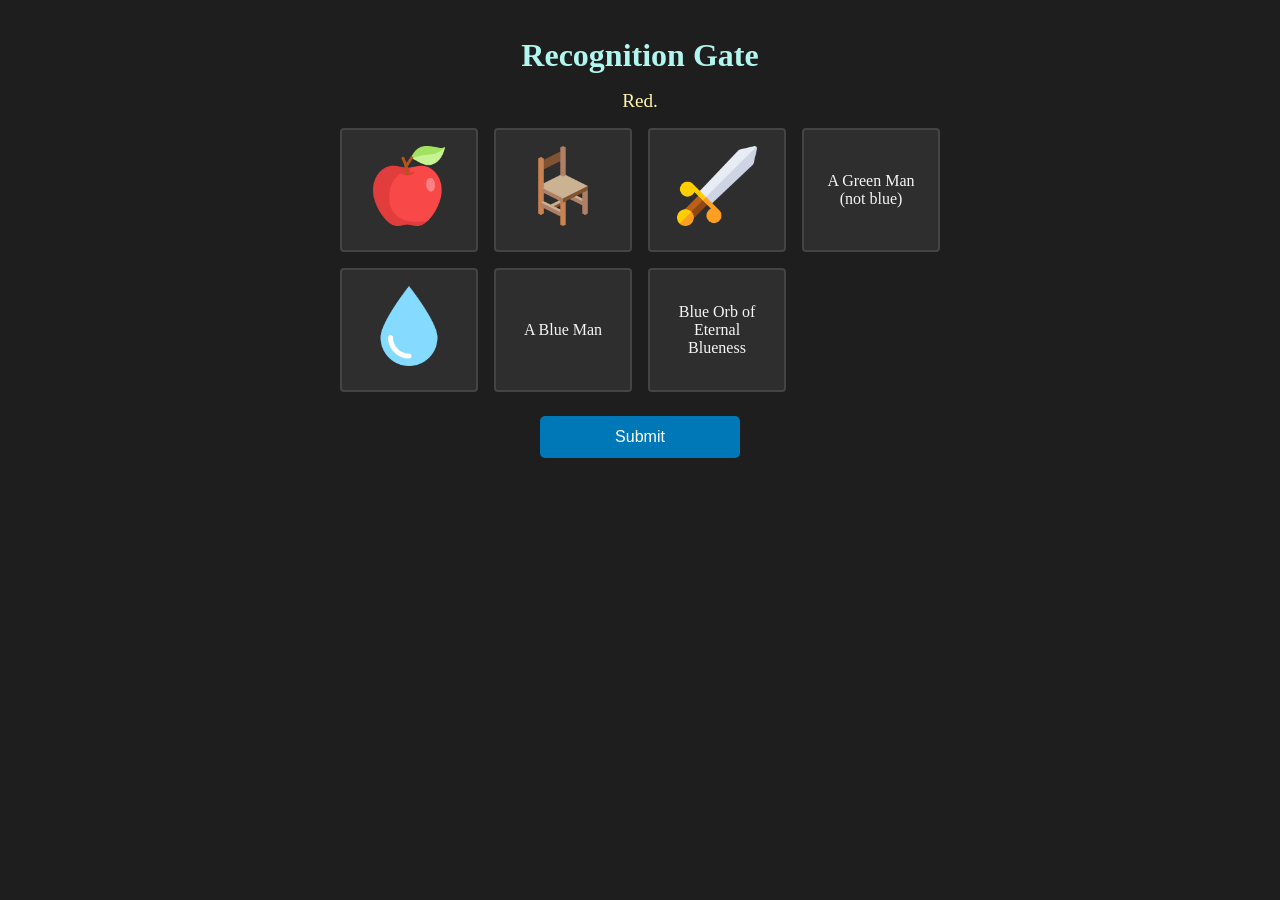
==== gate/index.html @ fa3c8a60 "Redo site, add puzzle stuff" ====
<!DOCTYPE html>
<html lang="en">

<head>
    <meta charset="UTF-8">
    <meta name="viewport" content="width=device-width, initial-scale=1.0">
    <title>Recognition Gate</title>
    <style>
        body {
            margin: 0;
            padding: 1rem;
            background-color: #1e1e1e;
            color: #f5f5f5;
            font-family: Georgia, serif;
            text-align: center;
        }

        h1 {
            font-size: 2rem;
            margin-bottom: 1rem;
            color: #b2f7ef;
        }

        .instruction {
            font-size: 1.2rem;
            color: #fff3b0;
            margin-bottom: 1rem;
        }

        .grid {
            display: grid;
            grid-template-columns: repeat(auto-fit, minmax(120px, 1fr));
            gap: 1rem;
            max-width: 600px;
            margin: 0 auto 1rem;
        }

        .item {
            background-color: #2e2e2e;
            border: 2px solid #444;
            border-radius: 4px;
            padding: 1rem;
            display: flex;
            flex-direction: column;
            align-items: center;
            justify-content: center;
            cursor: pointer;
            transition: transform 0.2s;
        }

        .item:hover {
            transform: scale(1.05);
        }

        .item img {
            max-width: 80px;
            max-height: 80px;
            margin-bottom: 0.5rem;
        }

        .item.selected {
            background-color: #264653;
            border-color: #80ed99;
        }

        .submit-button,
        .next-button {
            background-color: #0077b6;
            color: #ffffff;
            border: none;
            border-radius: 5px;
            padding: 0.75rem 1.5rem;
            font-size: 1rem;
            cursor: pointer;
            margin: 0.5rem;
            max-width: 200px;
            width: 100%;
        }

        .result {
            margin-top: 1rem;
            font-size: 1.1rem;
        }

        .overlay {
            position: fixed;
            top: 0;
            left: 0;
            width: 100%;
            height: 100%;
            background-color: rgba(0, 0, 0, 0.85);
            color: #80ed99;
            display: none;
            align-items: center;
            justify-content: center;
            font-size: 2rem;
            font-family: Georgia, serif;
            text-align: center;
            padding: 1rem;
            z-index: 1000;
        }

        .overlay.show {
            display: flex;
        }

        @media (max-width:480px) {
            h1 {
                font-size: 1.5rem;
            }

            .instruction {
                font-size: 1rem;
            }

            .item {
                padding: 0.75rem;
            }

            .item img {
                max-width: 60px;
                max-height: 60px;
            }
        }
    </style>
</head>

<body>
    <h1>Recognition Gate</h1>
    <div class="instruction" id="instruction"></div>
    <div class="grid" id="grid"></div>
    <button class="submit-button" id="submitBtn" style="display:none;">Submit</button>
    <button class="next-button" id="nextBtn" style="display:none;">Next</button>
    <div class="result" id="result"></div>
    <div class="overlay" id="overlay">🎉 Access granted, sentient being...<br>Gate opening</div>
    <script>
        let stages = [];
        let currentStage = 0;
        const instructionEl = document.getElementById('instruction');
        const gridEl = document.getElementById('grid');
        const submitBtn = document.getElementById('submitBtn');
        const nextBtn = document.getElementById('nextBtn');
        const resultEl = document.getElementById('result');
        const overlayEl = document.getElementById('overlay');

        // shuffle helper
        function shuffle(array) {
            for (let i = array.length - 1; i > 0; i--) {
                const j = Math.floor(Math.random() * (i + 1));
                [array[i], array[j]] = [array[j], array[i]];
            }
            return array;
        }

        // load stages
        fetch('stages.json')
            .then(res => res.json())
            .then(data => {
                stages = data;
                submitBtn.style.display = 'inline-block';
                loadStage(0);
            })
            .catch(err => {
                resultEl.innerText = '⚠️ Unable to load puzzle.';
                resultEl.style.color = '#ff6b6b';
            });

        function loadStage(idx) {
            const stage = stages[idx];
            instructionEl.innerText = stage.instruction || '';
            resultEl.innerText = '';
            gridEl.innerHTML = '';

            const items = shuffle([...stage.items]);
            items.forEach(item => {
                const div = document.createElement('div');
                div.className = 'item';
                div.dataset.answer = item.correct;
                if (item.image) {
                    const img = document.createElement('img');
                    img.src = item.image;
                    img.alt = item.label || '';
                    div.appendChild(img);
                }
                if (item.label) {
                    const span = document.createElement('span');
                    span.innerText = item.label;
                    div.appendChild(span);
                }
                div.addEventListener('click', () => div.classList.toggle('selected'));
                gridEl.appendChild(div);
            });

            submitBtn.style.display = 'inline-block';
            nextBtn.style.display = 'none';
        }

        function checkAnswers() {
            const stage = stages[currentStage];
            const items = document.querySelectorAll('.item');
            let correct = true;
            items.forEach(item => {
                const isAnswer = item.dataset.answer === 'true';
                const isSelected = item.classList.contains('selected');
                if (isAnswer !== isSelected) correct = false;
            });
            if (correct) {
                if (currentStage === stages.length - 1) {
                    overlayEl.classList.add('show');
                } else {
                    resultEl.innerText = stage.successMessage || '✅ Correct. Proceed to the next stage.';
                    resultEl.style.color = '#80ed99';
                    submitBtn.style.display = 'none';
                    nextBtn.style.display = 'inline-block';
                }
            } else {
                resultEl.innerText = stage.failureMessage || '❌ Incorrect, please try again.';
                resultEl.style.color = '#ff6b6b';
            }
        }

        submitBtn.addEventListener('click', checkAnswers);
        nextBtn.addEventListener('click', () => {
            currentStage++;
            loadStage(currentStage);
        });
    </script>
</body>

</html>
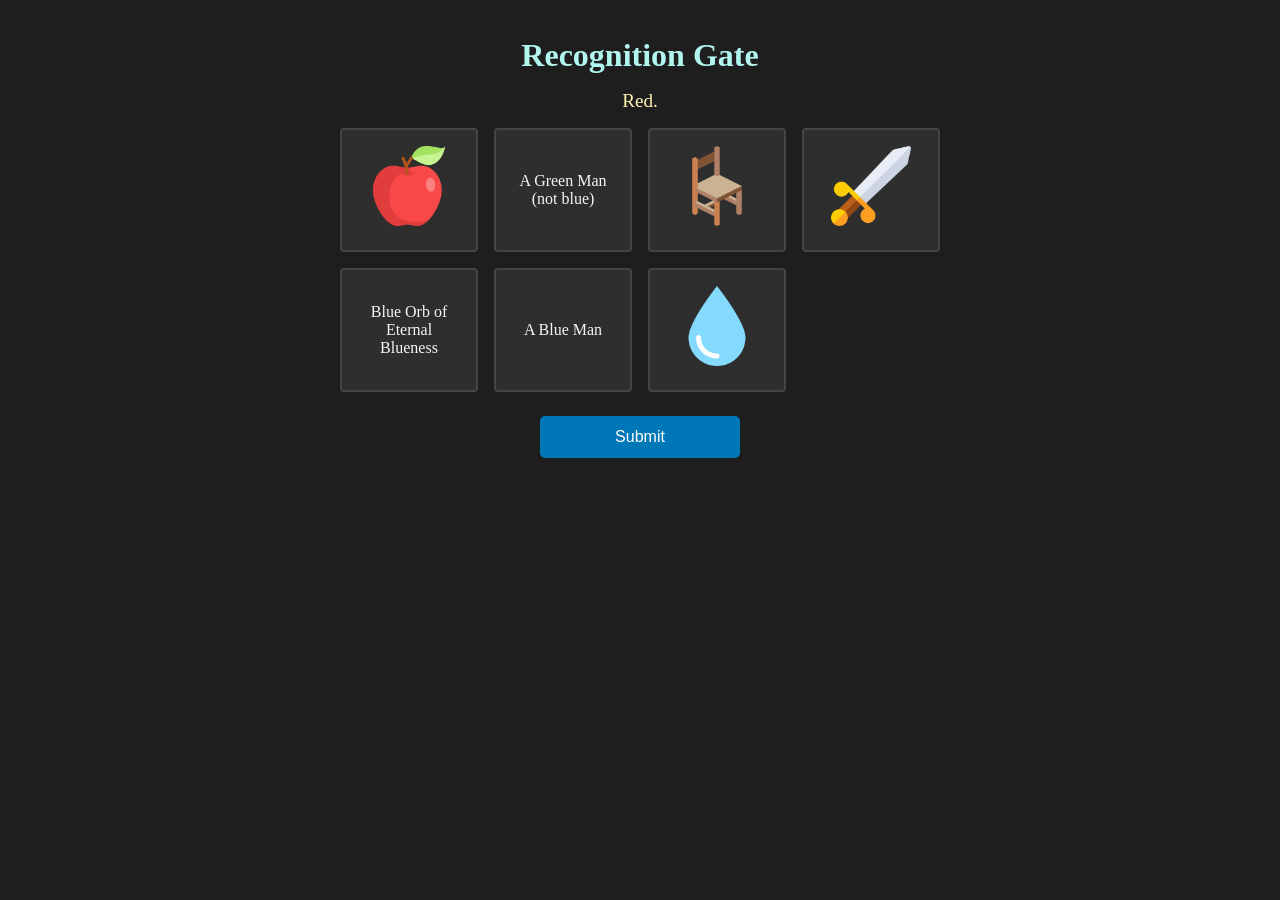
==== commit c4dfed3b: "add favicon" ====
--- a/gate/index.html
+++ b/gate/index.html
@@ -3,6 +3,10 @@
 
 <head>
     <meta charset="UTF-8">
+    <link rel="apple-touch-icon" sizes="180x180" href="/apple-touch-icon.png">
+    <link rel="icon" type="image/png" sizes="32x32" href="/favicon-32x32.png">
+    <link rel="icon" type="image/png" sizes="16x16" href="/favicon-16x16.png">
+    <link rel="manifest" href="/site.webmanifest">
     <meta name="viewport" content="width=device-width, initial-scale=1.0">
     <title>Recognition Gate</title>
     <style>
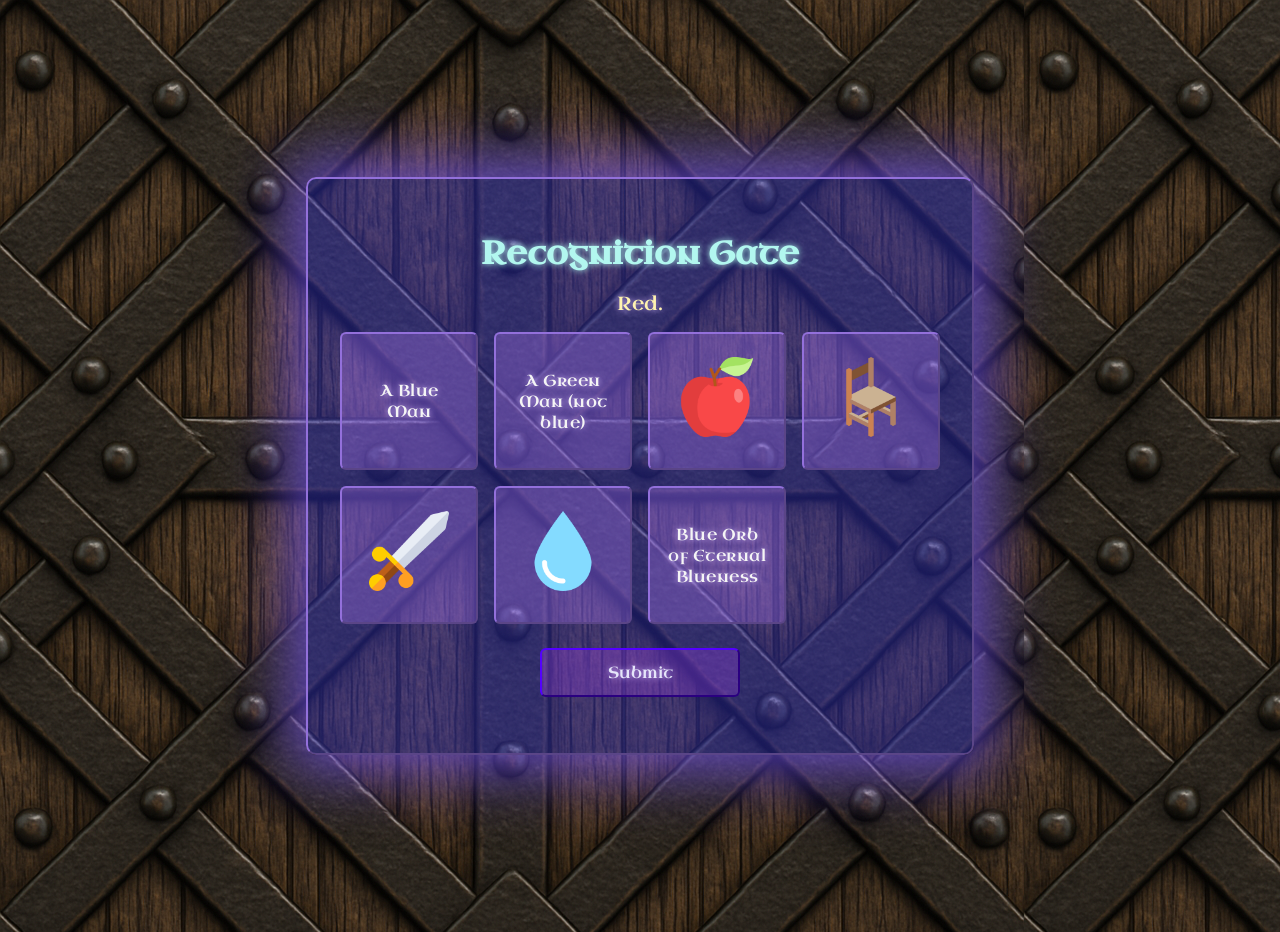
==== commit ebeb7bf6: "Update puzzle styles" ====
--- a/gate/index.html
+++ b/gate/index.html
@@ -9,13 +9,39 @@
     <link rel="manifest" href="/site.webmanifest">
     <meta name="viewport" content="width=device-width, initial-scale=1.0">
     <title>Recognition Gate</title>
+    <link rel="preconnect" href="https://fonts.googleapis.com">
+    <link rel="preconnect" href="https://fonts.gstatic.com" crossorigin>
+    <link href="https://fonts.googleapis.com/css2?family=Uncial+Antiqua&display=swap" rel="stylesheet">
+    <link href="https://fonts.googleapis.com/css2?family=MedievalSharp&display=swap" rel="stylesheet">
     <style>
+        * {
+            font-family: 'Uncial Antiqua', serif;
+            /* font-family: "MedievalSharp", cursive; */
+            text-shadow: 0 0 6px #d4b6ff;
+        }
+
         body {
             margin: 0;
             padding: 1rem;
-            background-color: #1e1e1e;
+            background-image: url('gate-texture.png');
+            background-repeat: repeat;
+            background-position: 0 0;
+            background-size: auto;
             color: #f5f5f5;
-            font-family: Georgia, serif;
+            display: flex;
+            justify-content: center;
+            align-items: center;
+            height: 100vh;
+        }
+
+        .puzzle-panel {
+            background-color: rgb(59 59 218 / 40%);
+            padding: 2rem;
+            border: 2px outset #9370DB;
+            border-radius: 10px;
+            box-shadow: 0px 0px 60px 20px rgb(122 89 255 / 65%);
+            max-width: 600px;
+            width: 90%;
             text-align: center;
         }
 
@@ -23,6 +49,7 @@
             font-size: 2rem;
             margin-bottom: 1rem;
             color: #b2f7ef;
+            text-shadow: 0 0 6px #b2f7ef;
         }
 
         .instruction {
@@ -35,25 +62,25 @@
             display: grid;
             grid-template-columns: repeat(auto-fit, minmax(120px, 1fr));
             gap: 1rem;
-            max-width: 600px;
-            margin: 0 auto 1rem;
+            margin-bottom: 1rem;
         }
 
         .item {
-            background-color: #2e2e2e;
-            border: 2px solid #444;
-            border-radius: 4px;
+            background-color: #bb7fff4d;
+            border: 2px outset #9370DB;
+            border-radius: 6px;
             padding: 1rem;
             display: flex;
             flex-direction: column;
             align-items: center;
             justify-content: center;
             cursor: pointer;
-            transition: transform 0.2s;
+            transition: all 0.2s;
+            aspect-ratio: 1 / 1;
         }
 
         .item:hover {
-            transform: scale(1.05);
+            box-shadow: 0 0 10px #9370DB;
         }
 
         .item img {
@@ -62,23 +89,34 @@
             margin-bottom: 0.5rem;
         }
 
+        .item span {
+            font-size: 1rem;
+            letter-spacing: 0.5px;
+        }
+
         .item.selected {
-            background-color: #264653;
-            border-color: #80ed99;
+            background-color: #2471ff42;
+            border: 2px inset #2c42ff;
         }
 
         .submit-button,
         .next-button {
-            background-color: #0077b6;
-            color: #ffffff;
-            border: none;
-            border-radius: 5px;
+            background-color: #b045ff42;
+            color: #E6E6FA;
+            border: 2px outset #4601d4;
+            border-radius: 6px;
             padding: 0.75rem 1.5rem;
             font-size: 1rem;
             cursor: pointer;
             margin: 0.5rem;
+            transition: box-shadow 0.2s;
+            width: 45%;
             max-width: 200px;
-            width: 100%;
+        }
+
+        .submit-button:hover,
+        .next-button:hover {
+            box-shadow: 0 0 10px 10px #ca00ff42;
         }
 
         .result {
@@ -98,7 +136,6 @@
             align-items: center;
             justify-content: center;
             font-size: 2rem;
-            font-family: Georgia, serif;
             text-align: center;
             padding: 1rem;
             z-index: 1000;
@@ -109,6 +146,10 @@
         }
 
         @media (max-width:480px) {
+            .puzzle-panel {
+                padding: 1rem;
+            }
+
             h1 {
                 font-size: 1.5rem;
             }
@@ -130,12 +171,16 @@
 </head>
 
 <body>
-    <h1>Recognition Gate</h1>
-    <div class="instruction" id="instruction"></div>
-    <div class="grid" id="grid"></div>
-    <button class="submit-button" id="submitBtn" style="display:none;">Submit</button>
-    <button class="next-button" id="nextBtn" style="display:none;">Next</button>
-    <div class="result" id="result"></div>
+    <div class="puzzle-panel">
+        <h1>Recognition Gate</h1>
+        <div class="instruction" id="instruction"></div>
+        <div class="grid" id="grid"></div>
+        <div>
+            <button class="submit-button" id="submitBtn" style="display:none;">Submit</button>
+            <button class="next-button" id="nextBtn" style="display:none;">Next</button>
+        </div>
+        <div class="result" id="result"></div>
+    </div>
     <div class="overlay" id="overlay">🎉 Access granted, sentient being...<br>Gate opening</div>
     <script>
         let stages = [];
@@ -147,7 +192,6 @@
         const resultEl = document.getElementById('result');
         const overlayEl = document.getElementById('overlay');
 
-        // shuffle helper
         function shuffle(array) {
             for (let i = array.length - 1; i > 0; i--) {
                 const j = Math.floor(Math.random() * (i + 1));
@@ -156,7 +200,6 @@
             return array;
         }
 
-        // load stages
         fetch('stages.json')
             .then(res => res.json())
             .then(data => {
@@ -174,7 +217,6 @@
             instructionEl.innerText = stage.instruction || '';
             resultEl.innerText = '';
             gridEl.innerHTML = '';
-
             const items = shuffle([...stage.items]);
             items.forEach(item => {
                 const div = document.createElement('div');
@@ -194,7 +236,6 @@
                 div.addEventListener('click', () => div.classList.toggle('selected'));
                 gridEl.appendChild(div);
             });
-
             submitBtn.style.display = 'inline-block';
             nextBtn.style.display = 'none';
         }
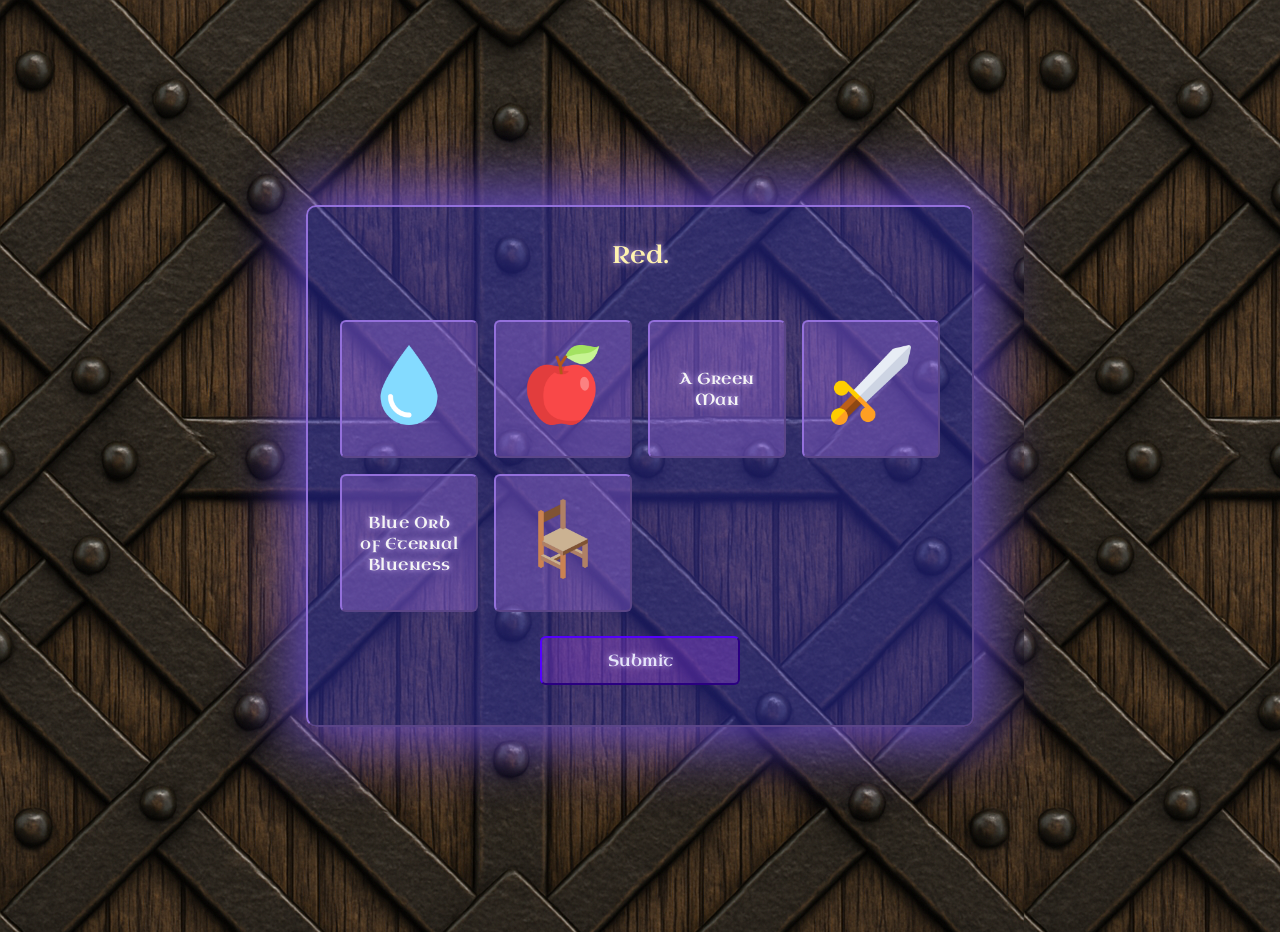
==== commit 54b5f51c: "Update puzzle" ====
--- a/gate/index.html
+++ b/gate/index.html
@@ -12,11 +12,9 @@
     <link rel="preconnect" href="https://fonts.googleapis.com">
     <link rel="preconnect" href="https://fonts.gstatic.com" crossorigin>
     <link href="https://fonts.googleapis.com/css2?family=Uncial+Antiqua&display=swap" rel="stylesheet">
-    <link href="https://fonts.googleapis.com/css2?family=MedievalSharp&display=swap" rel="stylesheet">
     <style>
         * {
             font-family: 'Uncial Antiqua', serif;
-            /* font-family: "MedievalSharp", cursive; */
             text-shadow: 0 0 6px #d4b6ff;
         }
 
@@ -25,8 +23,6 @@
             padding: 1rem;
             background-image: url('gate-texture.png');
             background-repeat: repeat;
-            background-position: 0 0;
-            background-size: auto;
             color: #f5f5f5;
             display: flex;
             justify-content: center;
@@ -35,14 +31,15 @@
         }
 
         .puzzle-panel {
-            background-color: rgb(59 59 218 / 40%);
+            background-color: rgba(59, 59, 218, 0.4);
             padding: 2rem;
             border: 2px outset #9370DB;
             border-radius: 10px;
-            box-shadow: 0px 0px 60px 20px rgb(122 89 255 / 65%);
+            box-shadow: 0 0 60px 20px rgba(122, 89, 255, 0.65);
             max-width: 600px;
             width: 90%;
             text-align: center;
+            position: relative;
         }
 
         h1 {
@@ -53,9 +50,10 @@
         }
 
         .instruction {
-            font-size: 1.2rem;
+            font-size: 1.5rem;
             color: #fff3b0;
             margin-bottom: 1rem;
+            height: 65px;
         }
 
         .grid {
@@ -66,7 +64,7 @@
         }
 
         .item {
-            background-color: #bb7fff4d;
+            background-color: rgba(187, 127, 255, 0.3);
             border: 2px outset #9370DB;
             border-radius: 6px;
             padding: 1rem;
@@ -75,7 +73,6 @@
             align-items: center;
             justify-content: center;
             cursor: pointer;
-            transition: all 0.2s;
             aspect-ratio: 1 / 1;
         }
 
@@ -95,13 +92,12 @@
         }
 
         .item.selected {
-            background-color: #2471ff42;
+            background-color: rgba(36, 113, 255, 0.26);
             border: 2px inset #2c42ff;
         }
 
-        .submit-button,
-        .next-button {
-            background-color: #b045ff42;
+        .submit-button {
+            background-color: rgba(176, 69, 255, 0.26);
             color: #E6E6FA;
             border: 2px outset #4601d4;
             border-radius: 6px;
@@ -112,37 +108,73 @@
             transition: box-shadow 0.2s;
             width: 45%;
             max-width: 200px;
-        }
-
-        .submit-button:hover,
-        .next-button:hover {
-            box-shadow: 0 0 10px 10px #ca00ff42;
-        }
-
-        .result {
-            margin-top: 1rem;
-            font-size: 1.1rem;
-        }
-
-        .overlay {
-            position: fixed;
-            top: 0;
-            left: 0;
-            width: 100%;
-            height: 100%;
-            background-color: rgba(0, 0, 0, 0.85);
-            color: #80ed99;
-            display: none;
-            align-items: center;
-            justify-content: center;
-            font-size: 2rem;
-            text-align: center;
-            padding: 1rem;
-            z-index: 1000;
-        }
-
-        .overlay.show {
-            display: flex;
+            display: block;
+        }
+
+        .submit-button:hover {
+            box-shadow: 0 0 10px 10px rgba(202, 0, 255, 0.26);
+        }
+
+        /* green flash */
+        @keyframes flashGreen {
+
+            0%,
+            100% {
+                background-color: rgba(59, 59, 218, 0.4);
+                border: 2px outset #9370DB;
+                box-shadow: 0 0 60px 20px rgba(122, 89, 255, 0.65);
+            }
+
+            50% {
+                box-shadow: 0 0 20px #80ed99;
+                background-color: #80ed9984;
+                border: 2px outset #80ed99;
+            }
+        }
+
+        /* red flash */
+        @keyframes flashRed {
+
+            0%,
+            100% {
+                background-color: rgba(59, 59, 218, 0.4);
+                border: 2px outset #9370DB;
+                box-shadow: 0 0 60px 20px rgba(122, 89, 255, 0.65);
+            }
+
+            50% {
+                box-shadow: 0 0 20px #ff6b6b;
+                background-color: #ff6b6b8a;
+                border: 2px outset #ff6b6b;
+            }
+        }
+
+        .flash-green {
+            animation: flashGreen 1s ease-in-out 1;
+        }
+
+        .flash-red {
+            animation: flashRed 1s ease-in-out 1;
+        }
+
+        /* complete animation */
+        @keyframes panelComplete {
+            0% {
+                background-color: rgba(59, 59, 218, 0.4);
+                opacity: 1;
+            }
+
+            50% {
+                background-color: rgba(0, 128, 0, 0.7);
+            }
+
+            100% {
+                opacity: 0;
+            }
+        }
+
+        .complete {
+            animation: panelComplete 2s ease-in-out forwards;
         }
 
         @media (max-width:480px) {
@@ -155,7 +187,7 @@
             }
 
             .instruction {
-                font-size: 1rem;
+                font-size: 1.5rem;
             }
 
             .item {
@@ -171,26 +203,19 @@
 </head>
 
 <body>
-    <div class="puzzle-panel">
-        <h1>Recognition Gate</h1>
+    <div class="puzzle-panel" id="panel">
+        <!-- <h1>Recognition Gate</h1> -->
         <div class="instruction" id="instruction"></div>
         <div class="grid" id="grid"></div>
-        <div>
-            <button class="submit-button" id="submitBtn" style="display:none;">Submit</button>
-            <button class="next-button" id="nextBtn" style="display:none;">Next</button>
-        </div>
-        <div class="result" id="result"></div>
+        <button class="submit-button" id="submitBtn" style="display:none;">Submit</button>
     </div>
-    <div class="overlay" id="overlay">🎉 Access granted, sentient being...<br>Gate opening</div>
     <script>
         let stages = [];
         let currentStage = 0;
+        const panel = document.getElementById('panel');
         const instructionEl = document.getElementById('instruction');
         const gridEl = document.getElementById('grid');
         const submitBtn = document.getElementById('submitBtn');
-        const nextBtn = document.getElementById('nextBtn');
-        const resultEl = document.getElementById('result');
-        const overlayEl = document.getElementById('overlay');
 
         function shuffle(array) {
             for (let i = array.length - 1; i > 0; i--) {
@@ -202,73 +227,53 @@
 
         fetch('stages.json')
             .then(res => res.json())
-            .then(data => {
-                stages = data;
-                submitBtn.style.display = 'inline-block';
-                loadStage(0);
-            })
-            .catch(err => {
-                resultEl.innerText = '⚠️ Unable to load puzzle.';
-                resultEl.style.color = '#ff6b6b';
-            });
+            .then(data => { stages = data; submitBtn.style.display = 'inline-block'; loadStage(0); });
 
         function loadStage(idx) {
             const stage = stages[idx];
             instructionEl.innerText = stage.instruction || '';
-            resultEl.innerText = '';
             gridEl.innerHTML = '';
-            const items = shuffle([...stage.items]);
-            items.forEach(item => {
+            shuffle(stage.items).forEach(item => {
                 const div = document.createElement('div');
-                div.className = 'item';
-                div.dataset.answer = item.correct;
-                if (item.image) {
-                    const img = document.createElement('img');
-                    img.src = item.image;
-                    img.alt = item.label || '';
-                    div.appendChild(img);
-                }
-                if (item.label) {
-                    const span = document.createElement('span');
-                    span.innerText = item.label;
-                    div.appendChild(span);
-                }
+                div.className = 'item'; div.dataset.answer = item.correct;
+                if (item.image) { const img = document.createElement('img'); img.src = item.image; img.alt = item.label || ''; div.appendChild(img); }
+                if (item.label) { const span = document.createElement('span'); span.innerText = item.label; div.appendChild(span); }
                 div.addEventListener('click', () => div.classList.toggle('selected'));
                 gridEl.appendChild(div);
             });
-            submitBtn.style.display = 'inline-block';
-            nextBtn.style.display = 'none';
         }
 
         function checkAnswers() {
-            const stage = stages[currentStage];
+            if (panel.classList.contains('flash-green') || panel.classList.contains('flash-red')) return;
+
+            submitBtn.style.visibility = 'hidden';
+
             const items = document.querySelectorAll('.item');
-            let correct = true;
-            items.forEach(item => {
-                const isAnswer = item.dataset.answer === 'true';
-                const isSelected = item.classList.contains('selected');
-                if (isAnswer !== isSelected) correct = false;
-            });
-            if (correct) {
-                if (currentStage === stages.length - 1) {
-                    overlayEl.classList.add('show');
+            const correct = Array.from(items).every(i => (i.dataset.answer === 'true') === i.classList.contains('selected'));
+            if (!correct) {
+                panel.classList.add('flash-red');
+                panel.addEventListener('animationend', () => {
+                    panel.classList.remove('flash-red'), { once: true };
+                    submitBtn.style.visibility = 'visible';
+
+                });
+
+                return;
+            }
+            // correct
+            panel.classList.add('flash-green');
+            panel.addEventListener('animationend', () => {
+                submitBtn.style.visibility = 'visible';
+                panel.classList.remove('flash-green');
+                if (currentStage < stages.length - 1) {
+                    currentStage++; loadStage(currentStage);
                 } else {
-                    resultEl.innerText = stage.successMessage || '✅ Correct. Proceed to the next stage.';
-                    resultEl.style.color = '#80ed99';
-                    submitBtn.style.display = 'none';
-                    nextBtn.style.display = 'inline-block';
+                    panel.classList.add('complete');
                 }
-            } else {
-                resultEl.innerText = stage.failureMessage || '❌ Incorrect, please try again.';
-                resultEl.style.color = '#ff6b6b';
-            }
+            }, { once: true });
         }
 
         submitBtn.addEventListener('click', checkAnswers);
-        nextBtn.addEventListener('click', () => {
-            currentStage++;
-            loadStage(currentStage);
-        });
     </script>
 </body>
 
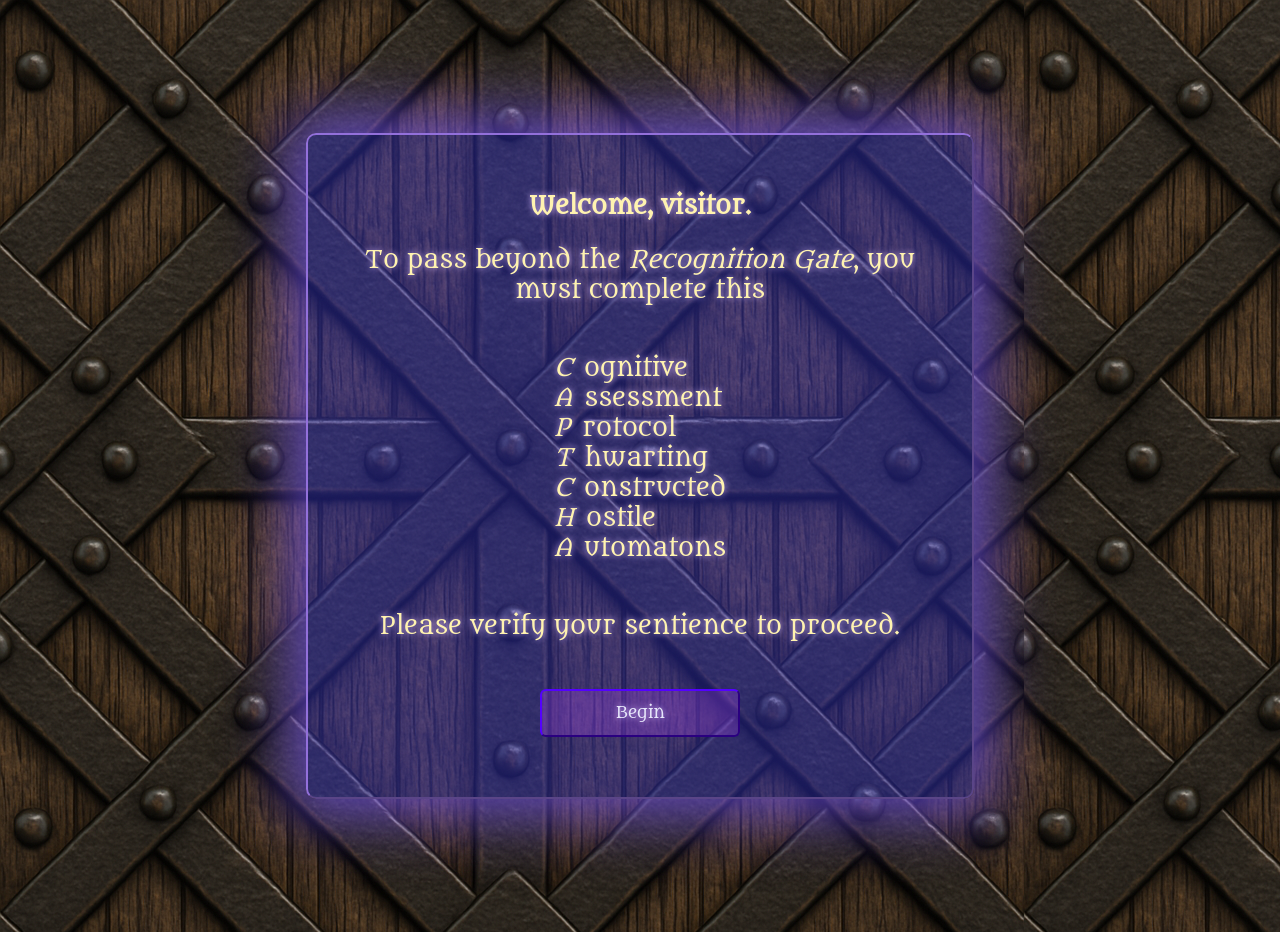
==== commit 79ffaf71: "Finalize puzzle" ====
--- a/gate/index.html
+++ b/gate/index.html
@@ -12,9 +12,13 @@
     <link rel="preconnect" href="https://fonts.googleapis.com">
     <link rel="preconnect" href="https://fonts.gstatic.com" crossorigin>
     <link href="https://fonts.googleapis.com/css2?family=Uncial+Antiqua&display=swap" rel="stylesheet">
+    <link href="https://fonts.googleapis.com/css2?family=MedievalSharp&family=Metamorphous&display=swap"
+        rel="stylesheet">
     <style>
         * {
             font-family: 'Uncial Antiqua', serif;
+            font-family: "Metamorphous", serif;
+
             text-shadow: 0 0 6px #d4b6ff;
         }
 
@@ -53,7 +57,7 @@
             font-size: 1.5rem;
             color: #fff3b0;
             margin-bottom: 1rem;
-            height: 65px;
+            min-height: 65px;
         }
 
         .grid {
@@ -111,8 +115,21 @@
             display: block;
         }
 
+        .submit-button.incorrect-hidden {
+            visibility: hidden;
+        }
+
+        .submit-button.submitting-currently {
+            visibility: hidden;
+        }
+
         .submit-button:hover {
             box-shadow: 0 0 10px 10px rgba(202, 0, 255, 0.26);
+        }
+
+        .incorrect-message {
+            display: block;
+            height: 20px;
         }
 
         /* green flash */
@@ -204,18 +221,21 @@
 
 <body>
     <div class="puzzle-panel" id="panel">
-        <!-- <h1>Recognition Gate</h1> -->
         <div class="instruction" id="instruction"></div>
         <div class="grid" id="grid"></div>
-        <button class="submit-button" id="submitBtn" style="display:none;">Submit</button>
+        <button class="submit-button" id="submitBtn" style="display:none;">Begin</button>
+        <div class="incorrect-message" id="incorrectMessage"></div>
     </div>
     <script>
         let stages = [];
         let currentStage = 0;
+        const delays = [0, 5, 10, 15, 30, 60];
+        let incorrectCount = 0;
         const panel = document.getElementById('panel');
         const instructionEl = document.getElementById('instruction');
         const gridEl = document.getElementById('grid');
         const submitBtn = document.getElementById('submitBtn');
+        const incorrectMessage = document.getElementById('incorrectMessage');
 
         function shuffle(array) {
             for (let i = array.length - 1; i > 0; i--) {
@@ -231,7 +251,7 @@
 
         function loadStage(idx) {
             const stage = stages[idx];
-            instructionEl.innerText = stage.instruction || '';
+            instructionEl.innerHTML = stage.instruction || '';
             gridEl.innerHTML = '';
             shuffle(stage.items).forEach(item => {
                 const div = document.createElement('div');
@@ -246,15 +266,35 @@
         function checkAnswers() {
             if (panel.classList.contains('flash-green') || panel.classList.contains('flash-red')) return;
 
-            submitBtn.style.visibility = 'hidden';
+            submitBtn.classList.add('submitting-currently');
 
             const items = document.querySelectorAll('.item');
             const correct = Array.from(items).every(i => (i.dataset.answer === 'true') === i.classList.contains('selected'));
             if (!correct) {
+                incorrectCount++;
+                const delay = delays[Math.min(incorrectCount, delays.length - 1)];
+                submitBtn.classList.add('incorrect-hidden');
+                incorrectMessage.innerText = `Incorrect! Try again in ${delay} seconds.`;
+
+                //update the text every second
+                let countdown = delay;
+                const interval = setInterval(() => {
+                    countdown--;
+                    incorrectMessage.innerText = `Incorrect! Try again in ${countdown} seconds.`;
+                    if (countdown <= 0) {
+                        clearInterval(interval);
+                    }
+                }, 1000);
+                // show the button after the delay
+                setTimeout(() => {
+                    submitBtn.classList.remove('incorrect-hidden');
+                    incorrectMessage.innerText = ``;
+                }, delay * 1000);
+
                 panel.classList.add('flash-red');
                 panel.addEventListener('animationend', () => {
                     panel.classList.remove('flash-red'), { once: true };
-                    submitBtn.style.visibility = 'visible';
+                    submitBtn.classList.remove('submitting-currently');
 
                 });
 
@@ -263,9 +303,14 @@
             // correct
             panel.classList.add('flash-green');
             panel.addEventListener('animationend', () => {
-                submitBtn.style.visibility = 'visible';
                 panel.classList.remove('flash-green');
+                if (currentStage == stages.length - 2) {
+                    submitBtn.innerText = "I am not a robot";
+                } else {
+                    submitBtn.innerText = "Submit";
+                }
                 if (currentStage < stages.length - 1) {
+                    submitBtn.classList.remove('submitting-currently');
                     currentStage++; loadStage(currentStage);
                 } else {
                     panel.classList.add('complete');
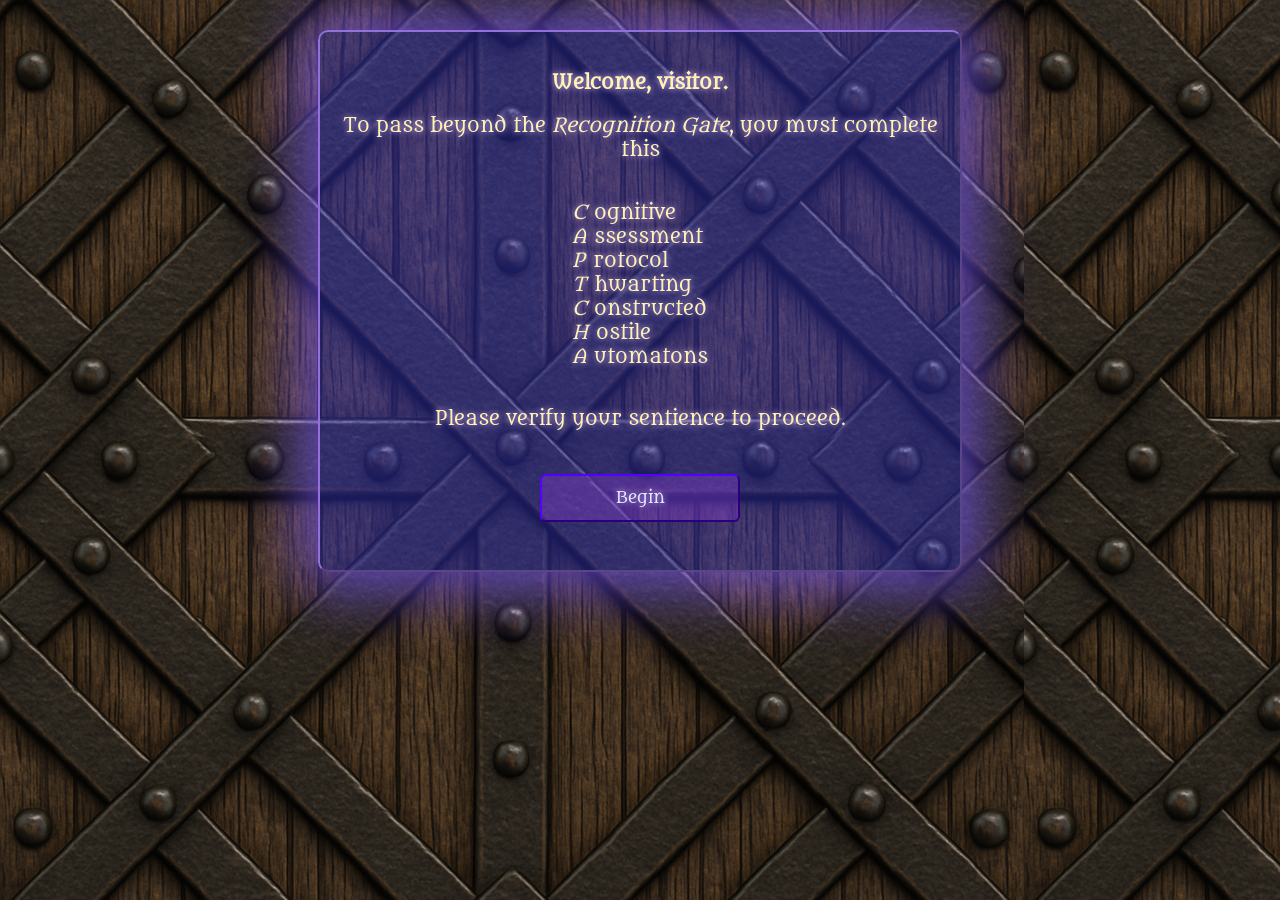
==== commit 5defa319: "Update styles" ====
--- a/gate/index.html
+++ b/gate/index.html
@@ -24,19 +24,20 @@
 
         body {
             margin: 0;
-            padding: 1rem;
-            background-image: url('gate-texture.png');
+            padding: 0px 10px;
+            margin-top: 30px;
+            background-image: url(gate-texture.png);
             background-repeat: repeat;
             color: #f5f5f5;
             display: flex;
             justify-content: center;
             align-items: center;
-            height: 100vh;
+            overflow: hidden;
         }
 
         .puzzle-panel {
             background-color: rgba(59, 59, 218, 0.4);
-            padding: 2rem;
+            padding: 20px;
             border: 2px outset #9370DB;
             border-radius: 10px;
             box-shadow: 0 0 60px 20px rgba(122, 89, 255, 0.65);
@@ -54,7 +55,7 @@
         }
 
         .instruction {
-            font-size: 1.5rem;
+            font-size: 1.2rem;
             color: #fff3b0;
             margin-bottom: 1rem;
             min-height: 65px;
@@ -71,7 +72,7 @@
             background-color: rgba(187, 127, 255, 0.3);
             border: 2px outset #9370DB;
             border-radius: 6px;
-            padding: 1rem;
+            padding: 5px;
             display: flex;
             flex-direction: column;
             align-items: center;
@@ -195,20 +196,9 @@
         }
 
         @media (max-width:480px) {
-            .puzzle-panel {
-                padding: 1rem;
-            }
 
             h1 {
                 font-size: 1.5rem;
-            }
-
-            .instruction {
-                font-size: 1.5rem;
-            }
-
-            .item {
-                padding: 0.75rem;
             }
 
             .item img {
@@ -229,7 +219,7 @@
     <script>
         let stages = [];
         let currentStage = 0;
-        const delays = [0, 5, 10, 15, 30, 60];
+        const delays = [0, 5, 5, 10, 15, 20];
         let incorrectCount = 0;
         const panel = document.getElementById('panel');
         const instructionEl = document.getElementById('instruction');
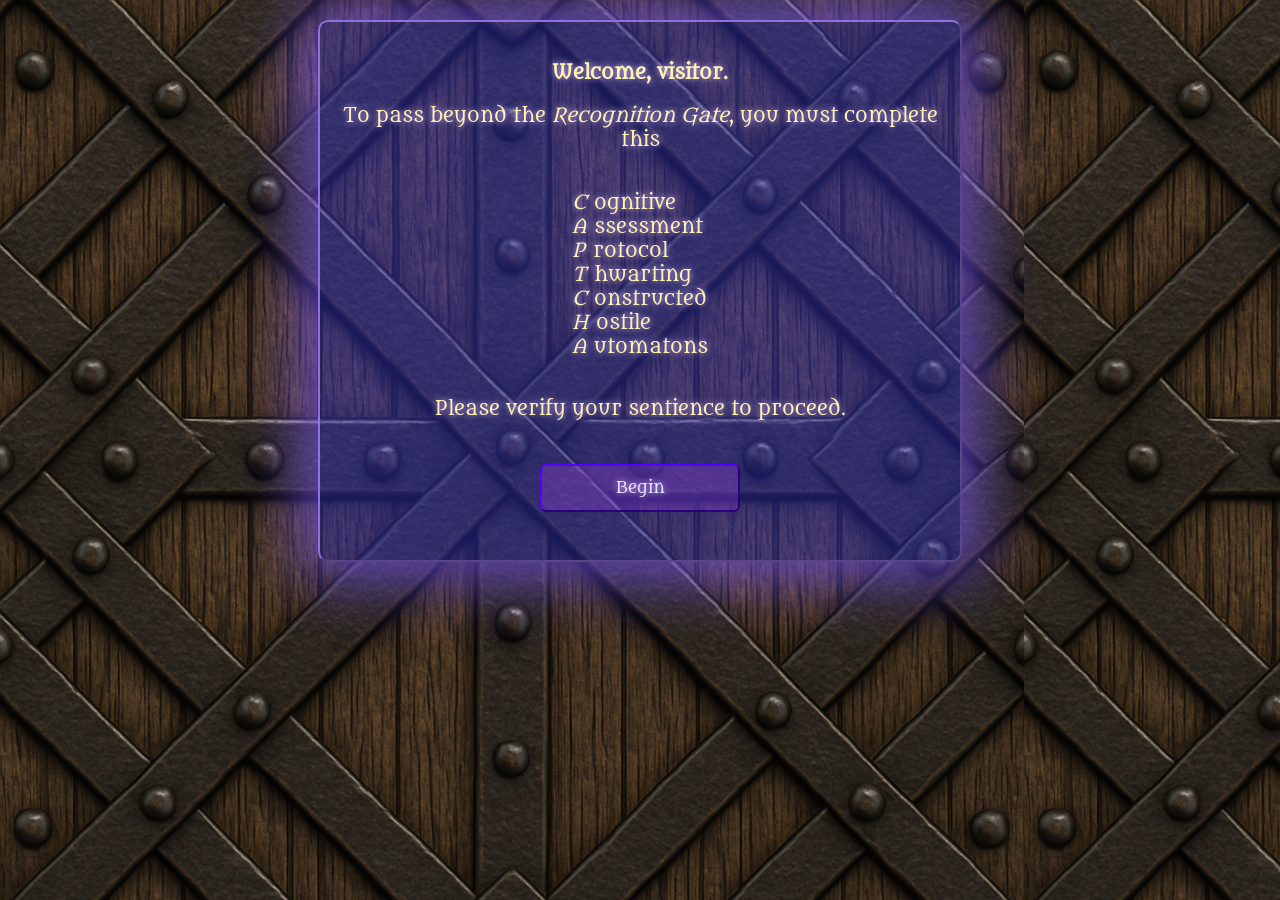
==== commit ce88522f: "Update puzzle styles" ====
--- a/gate/index.html
+++ b/gate/index.html
@@ -25,7 +25,7 @@
         body {
             margin: 0;
             padding: 0px 10px;
-            margin-top: 30px;
+            margin-top: 20px;
             background-image: url(gate-texture.png);
             background-repeat: repeat;
             color: #f5f5f5;
@@ -65,6 +65,7 @@
             display: grid;
             grid-template-columns: repeat(auto-fit, minmax(120px, 1fr));
             gap: 1rem;
+            padding-left: 1rem;
             margin-bottom: 1rem;
         }
 
@@ -79,6 +80,8 @@
             justify-content: center;
             cursor: pointer;
             aspect-ratio: 1 / 1;
+            height: 120px;
+            width: 120px;
         }
 
         .item:hover {
